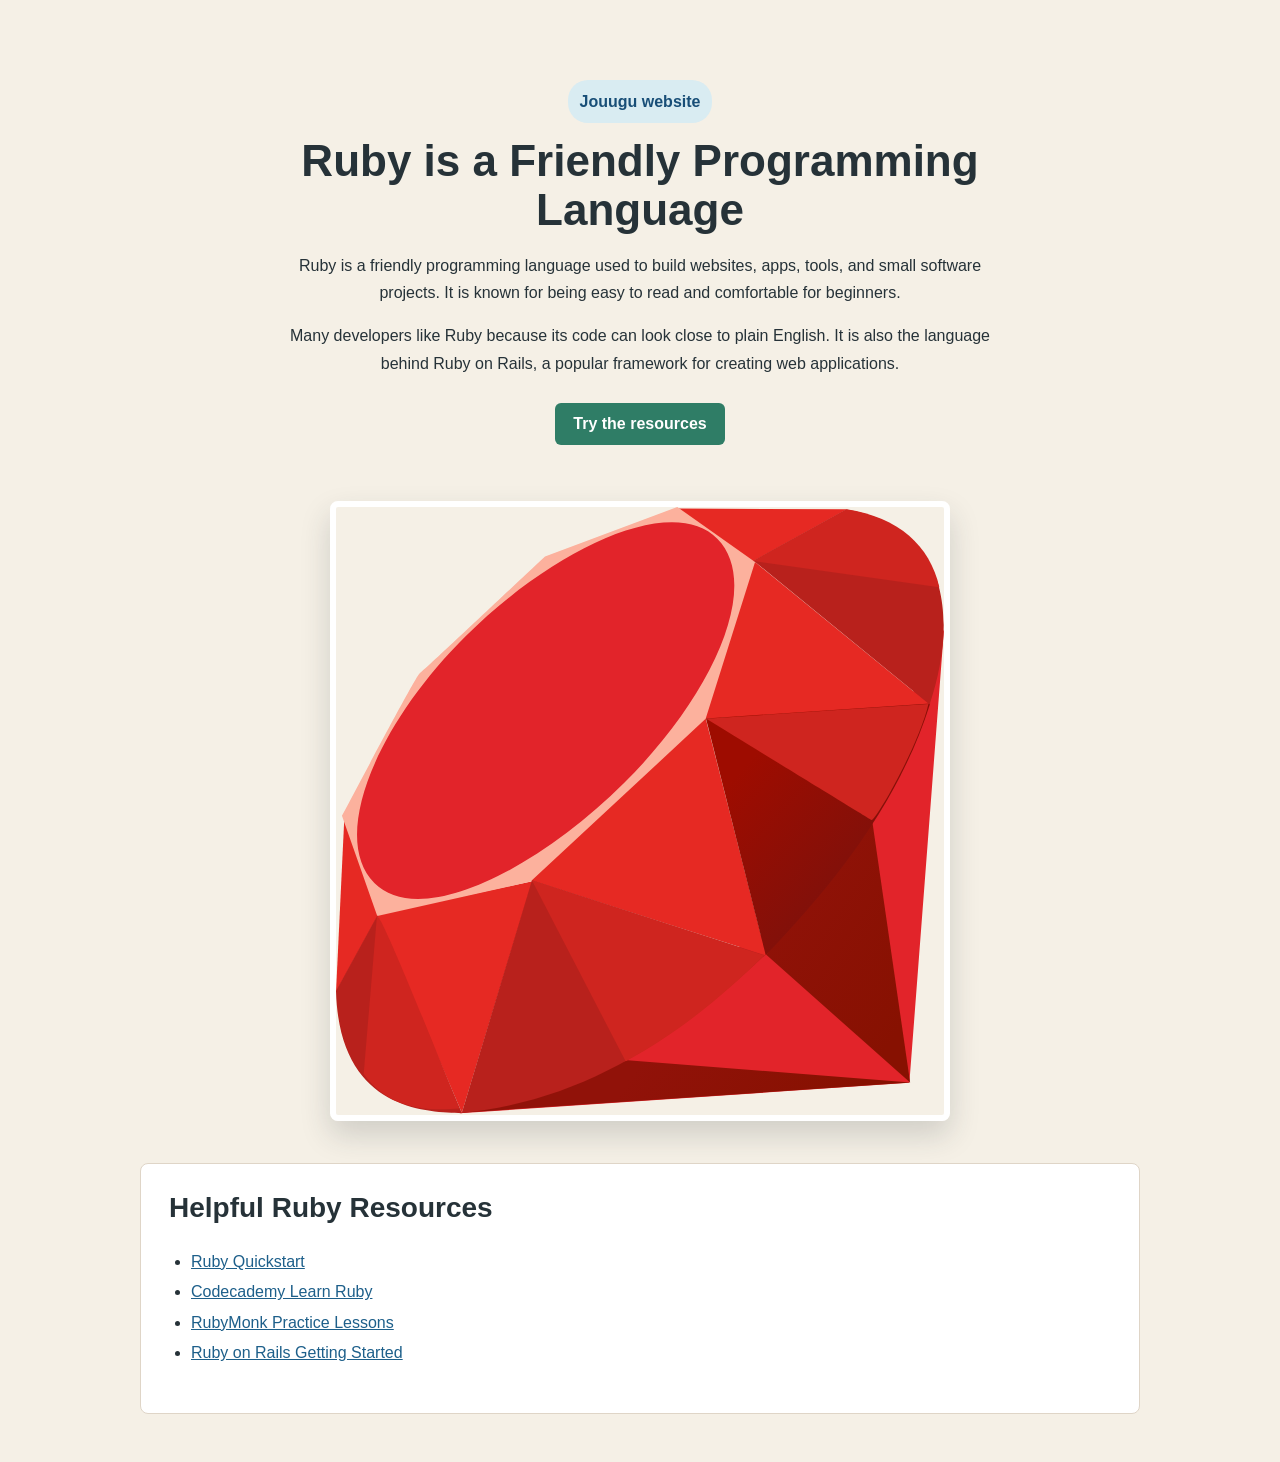
==== index.html @ 7744497b "first commit" ====
<!DOCTYPE html>
<html lang="en">
<head>
    <meta charset="UTF-8">
    <meta name="viewport" content="width=device-width, initial-scale=1.0">
    <title>ruby</title>
    <link rel="icon" type="image/svg+xml" href="header-ruby-logo.svg">
    <link rel="stylesheet" href="styles.css">
</head>
<body>
    <main class="page">
        <section class="intro">
            <p class="tag">Jouugu website</p>
            <h1>Ruby is a Friendly Programming Language</h1>
            <p>
                Ruby is a friendly programming language used to build websites,
                apps, tools, and small software projects. It is known for being
                easy to read and comfortable for beginners.
            </p>
            <p>
                Many developers like Ruby because its code can look close to
                plain English. It is also the language behind Ruby on Rails,
                a popular framework for creating web applications.
            </p>
            <a class="button" href="#resources">Try the resources</a>
        </section>

        <img class="main-photo" src="header-ruby-logo.svg" alt="Ruby programming language logo">

        <section id="resources" class="resources">
            <h2>Helpful Ruby Resources</h2>
            <ul>
                <li><a href="https://www.ruby-lang.org/en/documentation/quickstart/">Ruby Quickstart</a></li>
                <li><a href="https://www.codecademy.com/learn/learn-ruby">Codecademy Learn Ruby</a></li>
                <li><a href="https://rubymonk.com/">RubyMonk Practice Lessons</a></li>
                <li><a href="https://guides.rubyonrails.org/getting_started.html">Ruby on Rails Getting Started</a></li>
            </ul>
        </section>
    </main>
</body>
</html>
---- styles.css ----
* {
    box-sizing: border-box;
}

body {
    margin: 0;
    font-family: Arial, Helvetica, sans-serif;
    color: #263238;
    background: #f5f0e6;
}

.page {
    width: min(1000px, 92%);
    margin: 0 auto;
    padding: 48px 0;
}

.intro {
    text-align: center;
    padding: 32px 20px;
}

.tag {
    display: inline-block;
    margin: 0 0 14px;
    padding: 8px 12px;
    color: #184e77;
    background: #d9ecf2;
    border-radius: 20px;
    font-weight: bold;
}

h1 {
    max-width: 720px;
    margin: 0 auto 18px;
    font-size: 44px;
    line-height: 1.1;
}

h2 {
    margin-top: 0;
    font-size: 28px;
}

p {
    max-width: 700px;
    margin: 0 auto 16px;
    line-height: 1.7;
}

.button {
    display: inline-block;
    margin-top: 10px;
    padding: 12px 18px;
    color: white;
    background: #2f7d66;
    border-radius: 6px;
    text-decoration: none;
    font-weight: bold;
}

.button:hover {
    background: #245f4e;
}

.main-photo {
    display: block;
    width: min(620px, 100%);
    margin: 24px auto 42px;
    border: 6px solid white;
    border-radius: 8px;
    box-shadow: 0 14px 30px rgba(38, 50, 56, 0.18);
}

.resources {
    margin-top: 28px;
    padding: 28px;
    background: white;
    border: 1px solid #dfd5c7;
    border-radius: 8px;
}

ul {
    padding-left: 22px;
    line-height: 1.9;
}

a {
    color: #1d5f8a;
}

a:hover {
    color: #2f7d66;
}

@media (max-width: 760px) {
    h1 {
        font-size: 34px;
    }

    .resources {
        padding: 22px;
    }
}
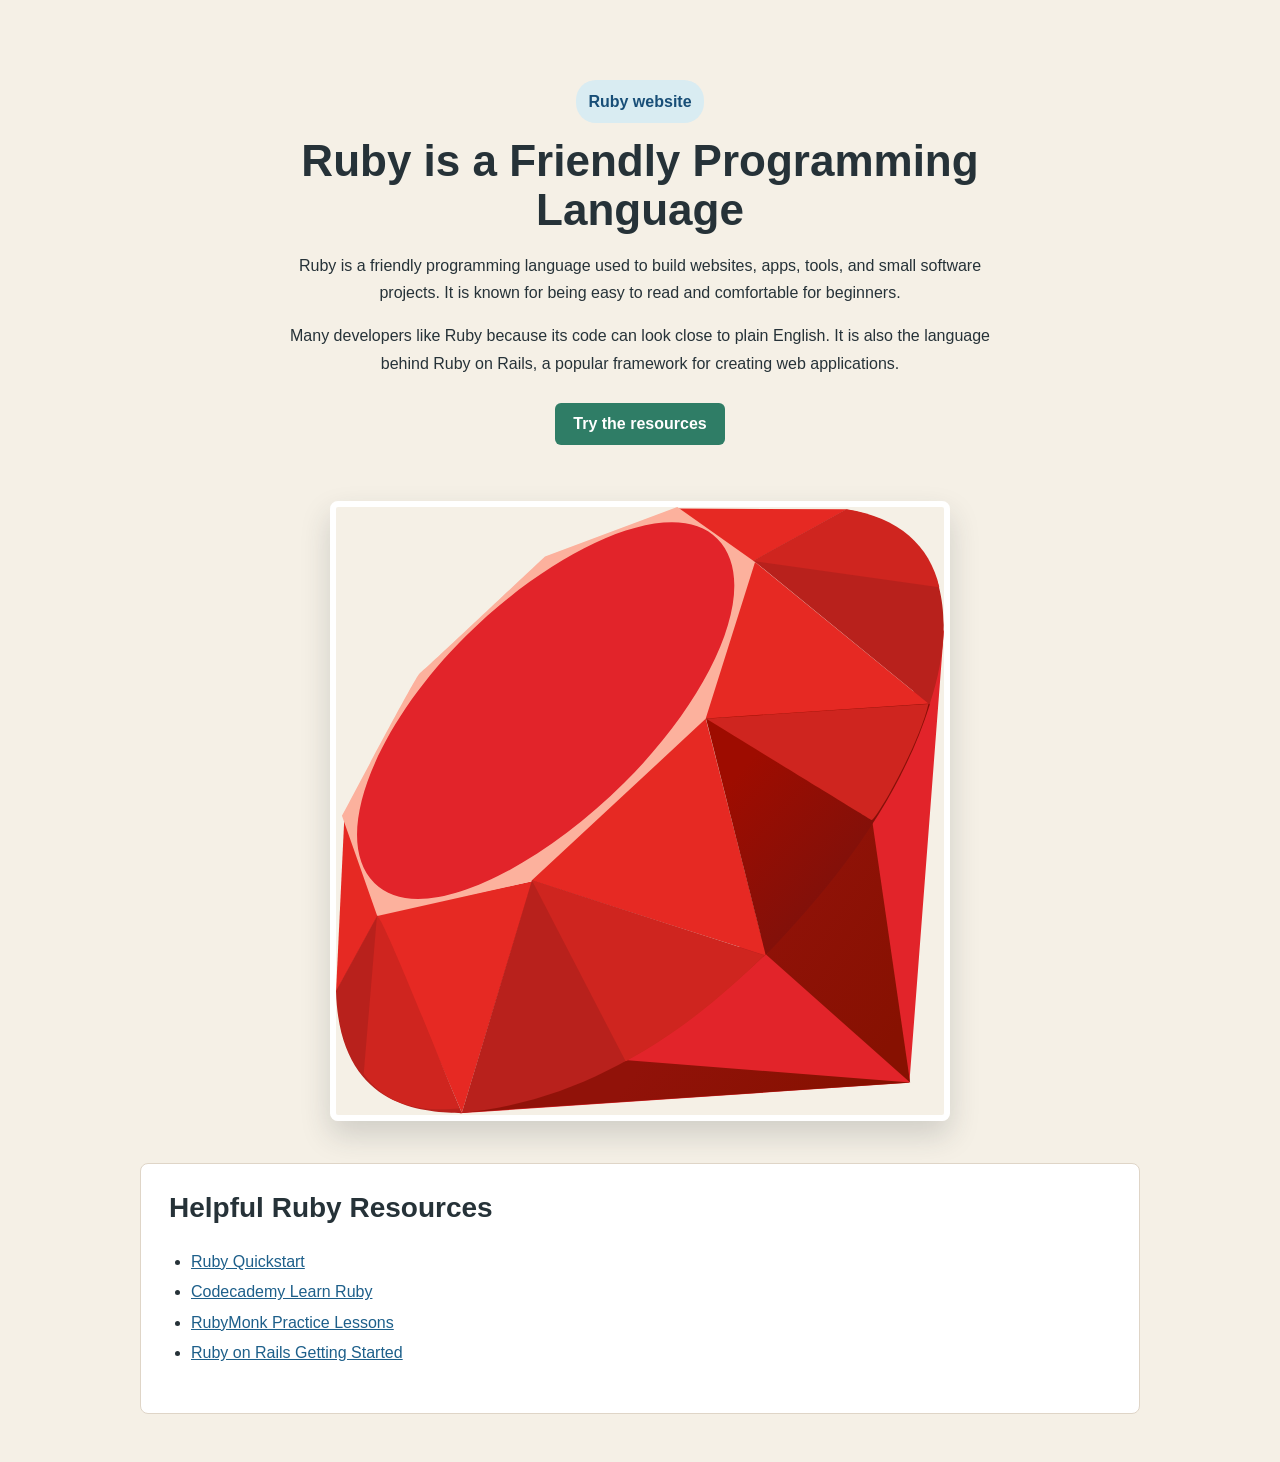
==== commit 0aae0406: "Update index.html" ====
--- a/index.html
+++ b/index.html
@@ -10,7 +10,7 @@
 <body>
     <main class="page">
         <section class="intro">
-            <p class="tag">Jouugu website</p>
+            <p class="tag">Ruby website</p>
             <h1>Ruby is a Friendly Programming Language</h1>
             <p>
                 Ruby is a friendly programming language used to build websites,
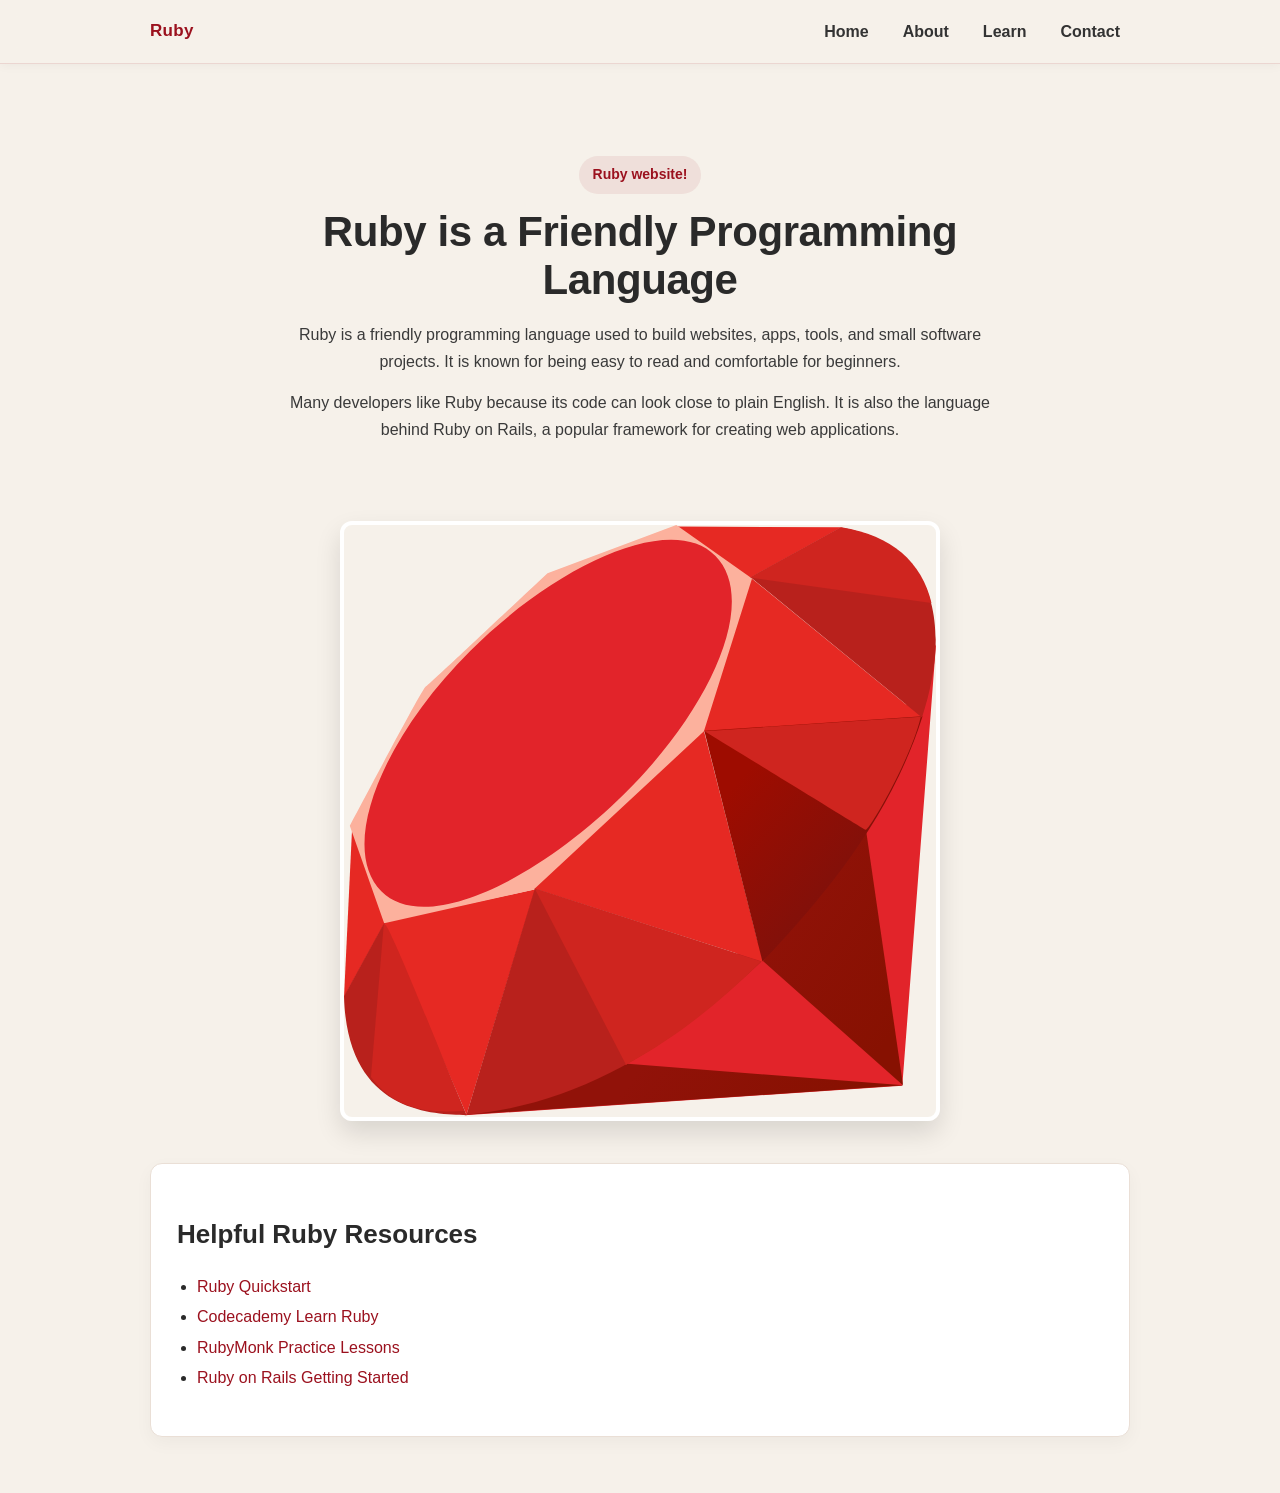
==== commit a2868928: "Update index.html" ====
--- a/index.html
+++ b/index.html
@@ -8,9 +8,21 @@
     <link rel="stylesheet" href="styles.css">
 </head>
 <body>
+    <nav class="navbar">
+        <div class="nav-container">
+            <a href="index.html" class="logo">Ruby</a>
+    
+            <div class="nav-links">
+                <a href="index.html">Home</a>
+                <a href="about.html">About</a>
+                <a href="learn.html">Learn</a>
+                <a href="contact.html">Contact</a>
+            </div>
+        </div>
+    </nav>
     <main class="page">
         <section class="intro">
-            <p class="tag">Ruby website</p>
+            <p class="tag">Ruby website!</p>
             <h1>Ruby is a Friendly Programming Language</h1>
             <p>
                 Ruby is a friendly programming language used to build websites,
@@ -22,7 +34,7 @@
                 plain English. It is also the language behind Ruby on Rails,
                 a popular framework for creating web applications.
             </p>
-            <a class="button" href="#resources">Try the resources</a>
+            <!-- <a class="button" href="#resources">Try the resources</a> -->
         </section>
 
         <img class="main-photo" src="header-ruby-logo.svg" alt="Ruby programming language logo">
@@ -39,3 +51,4 @@
     </main>
 </body>
 </html>
+
--- a/styles.css
+++ b/styles.css
@@ -3,102 +3,160 @@
 }
 
 body {
+    font-family: "Segoe UI", Tahoma, Geneva, Verdana, sans-serif;
+    color: #2a2a2a;
+    background: #f6f1ea;
+    line-height: 1.7;
     margin: 0;
-    font-family: Arial, Helvetica, sans-serif;
-    color: #263238;
-    background: #f5f0e6;
 }
 
 .page {
-    width: min(1000px, 92%);
+    width: min(980px, 92%);
     margin: 0 auto;
-    padding: 48px 0;
+    padding: 56px 0;
 }
 
 .intro {
     text-align: center;
-    padding: 32px 20px;
+    padding: 36px 18px;
 }
 
 .tag {
     display: inline-block;
-    margin: 0 0 14px;
-    padding: 8px 12px;
-    color: #184e77;
-    background: #d9ecf2;
-    border-radius: 20px;
-    font-weight: bold;
+    margin-bottom: 14px;
+    padding: 7px 14px;
+    color: #9b111e;
+    background: rgba(155, 17, 30, 0.08);
+    border-radius: 999px;
+    font-weight: 600;
+    font-size: 14px;
 }
 
 h1 {
     max-width: 720px;
-    margin: 0 auto 18px;
-    font-size: 44px;
-    line-height: 1.1;
+    margin: 0 auto 16px;
+    font-size: 42px;
+    line-height: 1.15;
+    letter-spacing: -0.4px;
 }
 
 h2 {
-    margin-top: 0;
-    font-size: 28px;
+    font-size: 26px;
+    margin-bottom: 10px;
 }
 
 p {
     max-width: 700px;
-    margin: 0 auto 16px;
-    line-height: 1.7;
+    margin: 0 auto 14px;
+    color: #3a3a3a;
 }
 
 .button {
     display: inline-block;
-    margin-top: 10px;
+    margin-top: 14px;
     padding: 12px 18px;
-    color: white;
-    background: #2f7d66;
-    border-radius: 6px;
+    color: #fff;
     text-decoration: none;
-    font-weight: bold;
+    font-weight: 600;
+    background: linear-gradient(135deg, #b11226, #7a0b18);
+    border-radius: 10px;
+    transition: all 0.25s ease;
+    box-shadow: 0 8px 18px rgba(177, 18, 38, 0.18);
 }
 
 .button:hover {
-    background: #245f4e;
+    transform: translateY(-2px);
+    box-shadow: 0 12px 22px rgba(177, 18, 38, 0.25);
 }
 
 .main-photo {
     display: block;
-    width: min(620px, 100%);
-    margin: 24px auto 42px;
-    border: 6px solid white;
-    border-radius: 8px;
-    box-shadow: 0 14px 30px rgba(38, 50, 56, 0.18);
+    width: min(600px, 100%);
+    margin: 28px auto 42px;
+    border-radius: 12px;
+    border: 4px solid #fff;
+    box-shadow: 0 12px 26px rgba(0, 0, 0, 0.12);
 }
 
 .resources {
-    margin-top: 28px;
-    padding: 28px;
-    background: white;
-    border: 1px solid #dfd5c7;
-    border-radius: 8px;
+    margin-top: 32px;
+    padding: 26px;
+    background: #ffffff;
+    border: 1px solid #eadfd6;
+    border-radius: 12px;
+    box-shadow: 0 6px 18px rgba(0, 0, 0, 0.04);
+}
+
+a {
+    color: #9b111e;
+    text-decoration: none;
+    transition: 0.2s ease;
+}
+
+a:hover {
+    color: #b11226;
 }
 
 ul {
-    padding-left: 22px;
+    padding-left: 20px;
     line-height: 1.9;
 }
 
-a {
-    color: #1d5f8a;
+.navbar {
+    position: sticky;
+    top: 0;
+    background: rgba(246, 241, 234, 0.85);
+    backdrop-filter: blur(8px);
+    border-bottom: 1px solid rgba(155, 17, 30, 0.12);
+    box-shadow: 0 2px 10px rgba(0, 0, 0, 0.04);
+    z-index: 1000;
 }
 
-a:hover {
-    color: #2f7d66;
+.nav-container {
+    width: min(980px, 92%);
+    margin: auto;
+    display: flex;
+    justify-content: space-between;
+    align-items: center;
+    padding: 12px 0;
+}
+
+.logo {
+    font-weight: 700;
+    font-size: 17px;
+    color: #9b111e;
+    letter-spacing: 0.3px;
+}
+
+.nav-links {
+    display: flex;
+    gap: 14px;
+}
+
+.nav-links a {
+    color: #333;
+    font-weight: 600;
+    padding: 6px 10px;
+    border-radius: 8px;
+    transition: 0.2s ease;
+}
+
+.nav-links a:hover {
+    background: rgba(155, 17, 30, 0.08);
+    color: #9b111e;
 }
 
 @media (max-width: 760px) {
     h1 {
-        font-size: 34px;
+        font-size: 32px;
     }
 
     .resources {
-        padding: 22px;
+        padding: 20px;
+    }
+
+    .nav-links {
+        gap: 10px;
+        font-size: 14px;
     }
 }
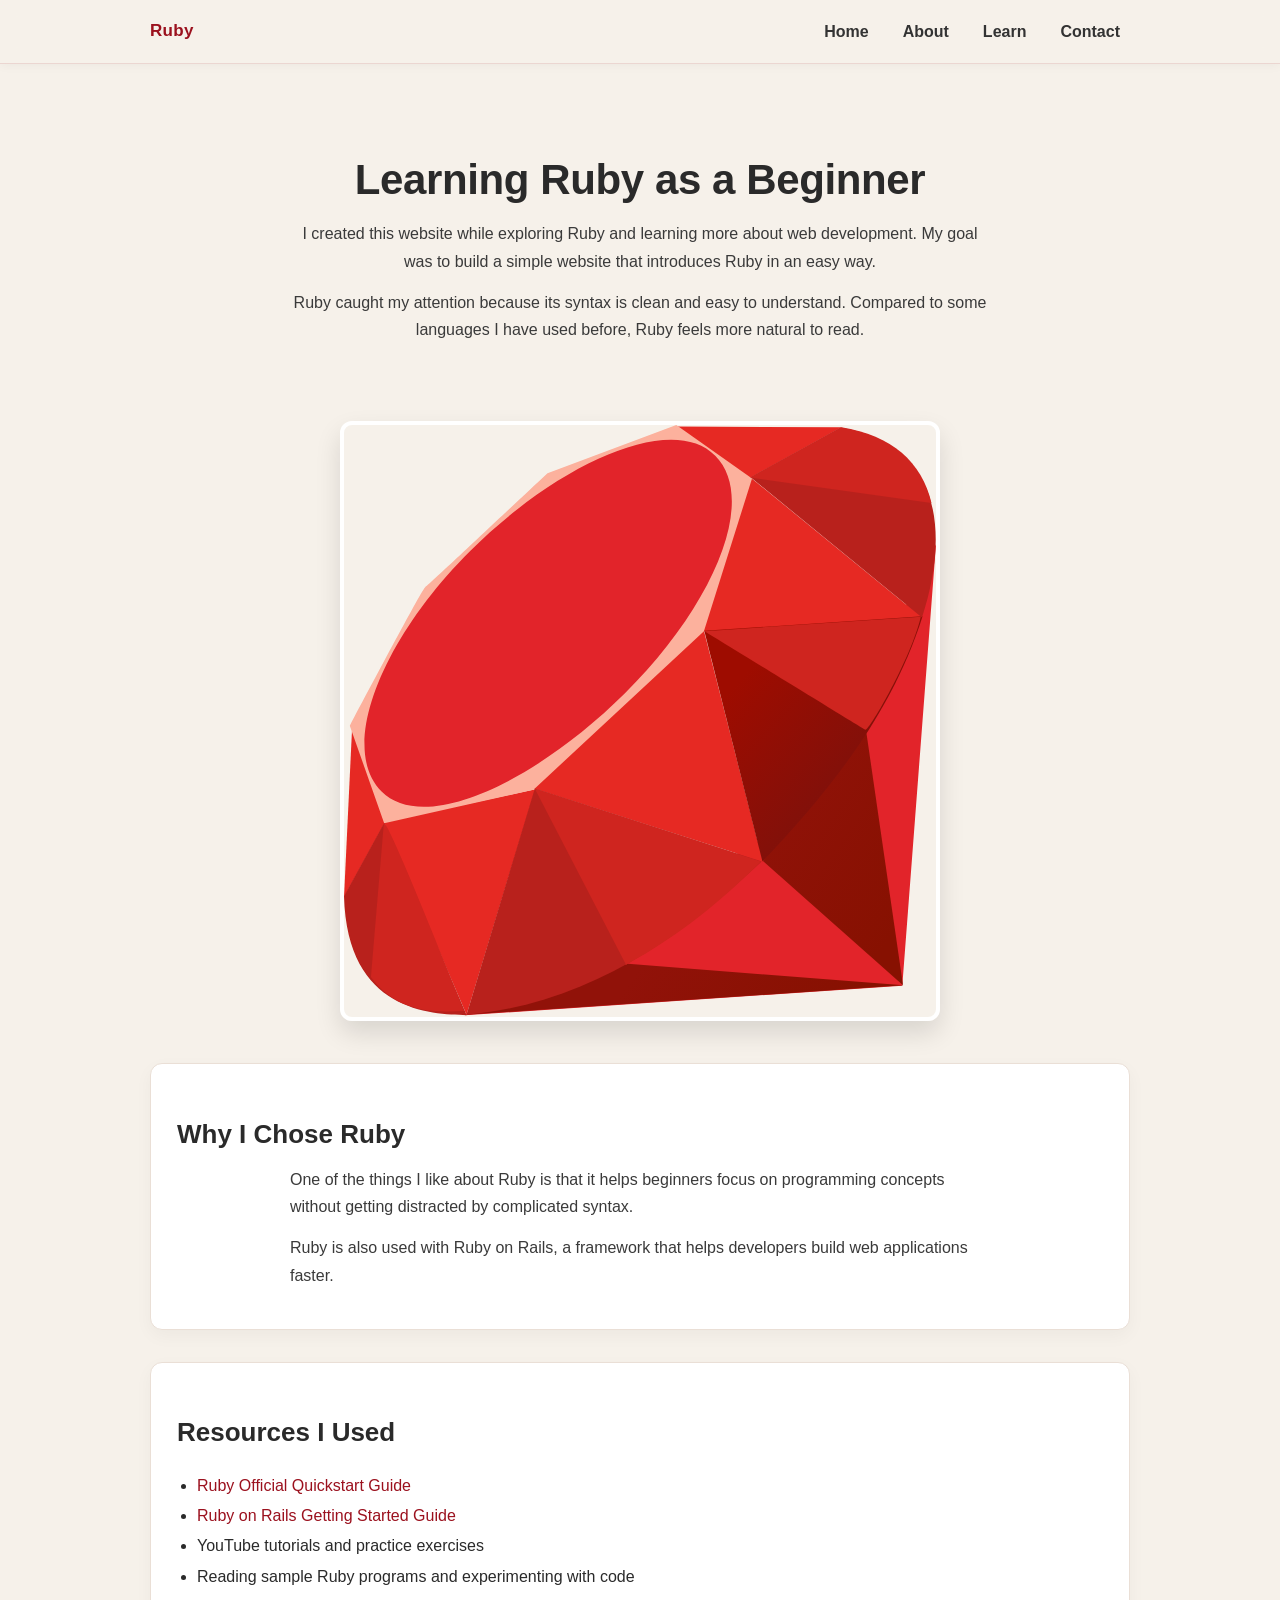
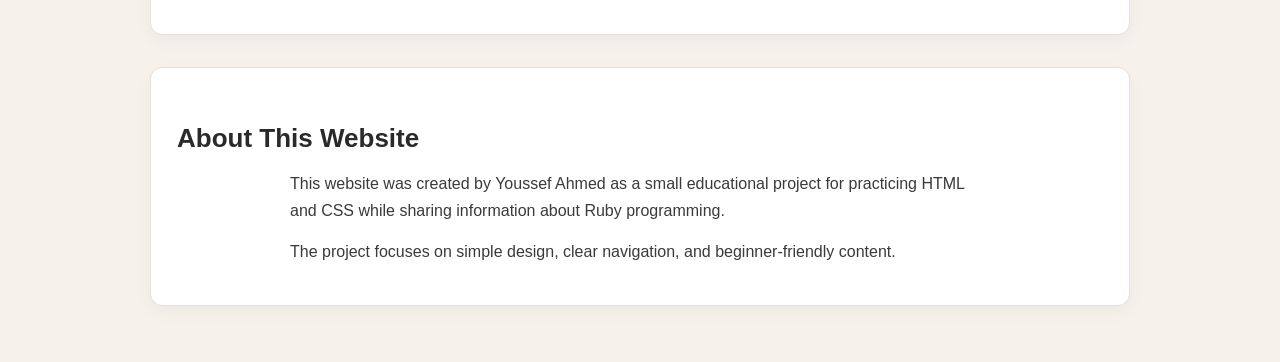
==== commit 9c0ae179: "Update index.html" ====
--- a/index.html
+++ b/index.html
@@ -1,17 +1,21 @@
 <!DOCTYPE html>
+
 <html lang="en">
+
 <head>
     <meta charset="UTF-8">
     <meta name="viewport" content="width=device-width, initial-scale=1.0">
-    <title>ruby</title>
+    <title>Learning Ruby - Youssef Ahmed</title>
     <link rel="icon" type="image/svg+xml" href="header-ruby-logo.svg">
     <link rel="stylesheet" href="styles.css">
 </head>
+
 <body>
+
     <nav class="navbar">
         <div class="nav-container">
             <a href="index.html" class="logo">Ruby</a>
-    
+
             <div class="nav-links">
                 <a href="index.html">Home</a>
                 <a href="about.html">About</a>
@@ -20,35 +24,95 @@
             </div>
         </div>
     </nav>
+
     <main class="page">
+
         <section class="intro">
-            <p class="tag">Ruby website!</p>
-            <h1>Ruby is a Friendly Programming Language</h1>
+
+            <h1>Learning Ruby as a Beginner</h1>
+
             <p>
-                Ruby is a friendly programming language used to build websites,
-                apps, tools, and small software projects. It is known for being
-                easy to read and comfortable for beginners.
+                I created this website while exploring Ruby and learning
+                more about web development. My goal was to build a simple
+                website that introduces Ruby in an easy way.
             </p>
+
             <p>
-                Many developers like Ruby because its code can look close to
-                plain English. It is also the language behind Ruby on Rails,
-                a popular framework for creating web applications.
+                Ruby caught my attention because its syntax is clean and
+                easy to understand. Compared to some languages I have used
+                before, Ruby feels more natural to read.
             </p>
-            <!-- <a class="button" href="#resources">Try the resources</a> -->
+
         </section>
 
-        <img class="main-photo" src="header-ruby-logo.svg" alt="Ruby programming language logo">
+        <div class="hero-logo">
+            <img class="main-photo" src="header-ruby-logo.svg" alt="Ruby Logo">
+        </div>
+
+        <section class="resources">
+
+            <h2>Why I Chose Ruby</h2>
+
+            <p>
+                One of the things I like about Ruby is that it helps
+                beginners focus on programming concepts without getting
+                distracted by complicated syntax.
+            </p>
+
+            <p>
+                Ruby is also used with Ruby on Rails, a framework that
+                helps developers build web applications faster.
+            </p>
+
+        </section>
 
         <section id="resources" class="resources">
-            <h2>Helpful Ruby Resources</h2>
+
+            <h2>Resources I Used</h2>
+
             <ul>
-                <li><a href="https://www.ruby-lang.org/en/documentation/quickstart/">Ruby Quickstart</a></li>
-                <li><a href="https://www.codecademy.com/learn/learn-ruby">Codecademy Learn Ruby</a></li>
-                <li><a href="https://rubymonk.com/">RubyMonk Practice Lessons</a></li>
-                <li><a href="https://guides.rubyonrails.org/getting_started.html">Ruby on Rails Getting Started</a></li>
+                <li>
+                    <a href="https://www.ruby-lang.org/en/documentation/quickstart/">
+                        Ruby Official Quickstart Guide
+                    </a>
+                </li>
+
+                <li>
+                    <a href="https://guides.rubyonrails.org/getting_started.html">
+                        Ruby on Rails Getting Started Guide
+                    </a>
+                </li>
+
+                <li>
+                    YouTube tutorials and practice exercises
+                </li>
+
+                <li>
+                    Reading sample Ruby programs and experimenting with code
+                </li>
             </ul>
+
         </section>
+
+        <section class="resources">
+
+            <h2>About This Website</h2>
+
+            <p>
+                This website was created by Youssef Ahmed as a small
+                educational project for practicing HTML and CSS while
+                sharing information about Ruby programming.
+            </p>
+
+            <p>
+                The project focuses on simple design, clear navigation,
+                and beginner-friendly content.
+            </p>
+
+        </section>
+
     </main>
+
 </body>
+
 </html>
-
